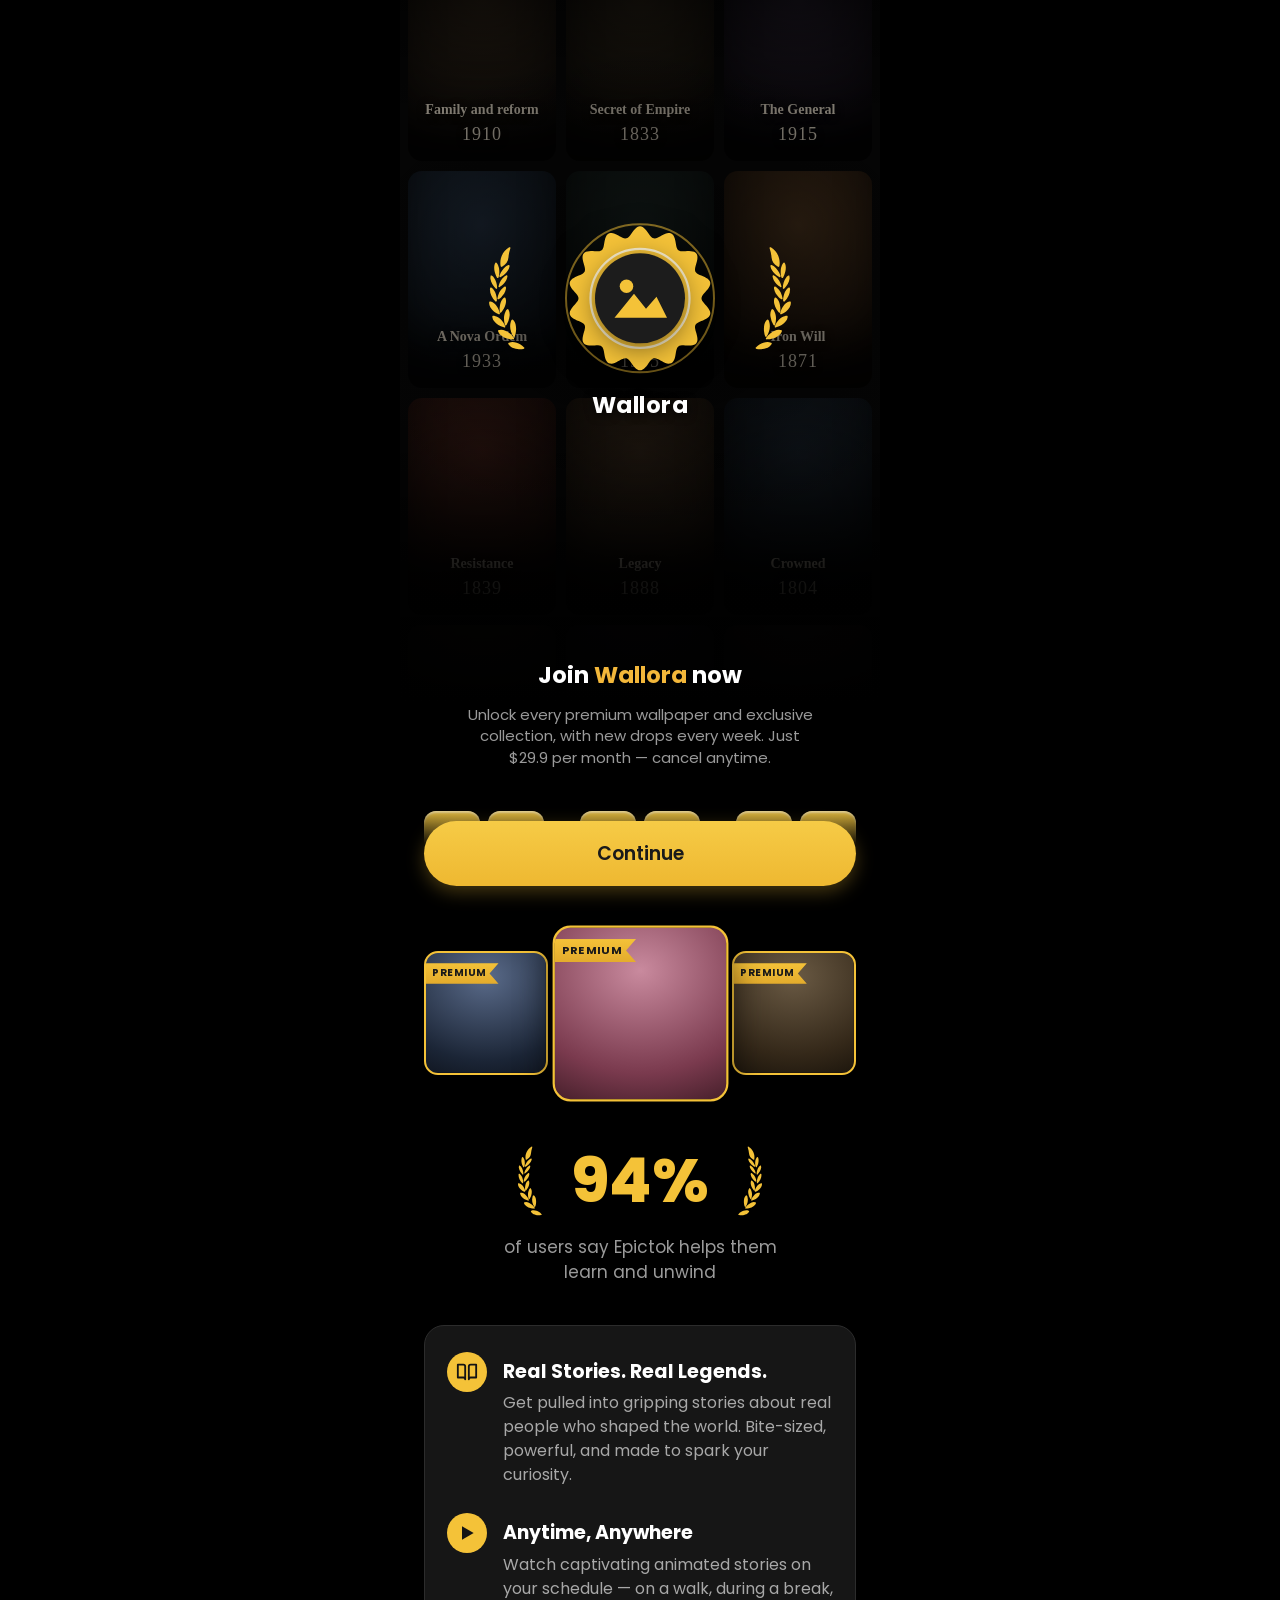
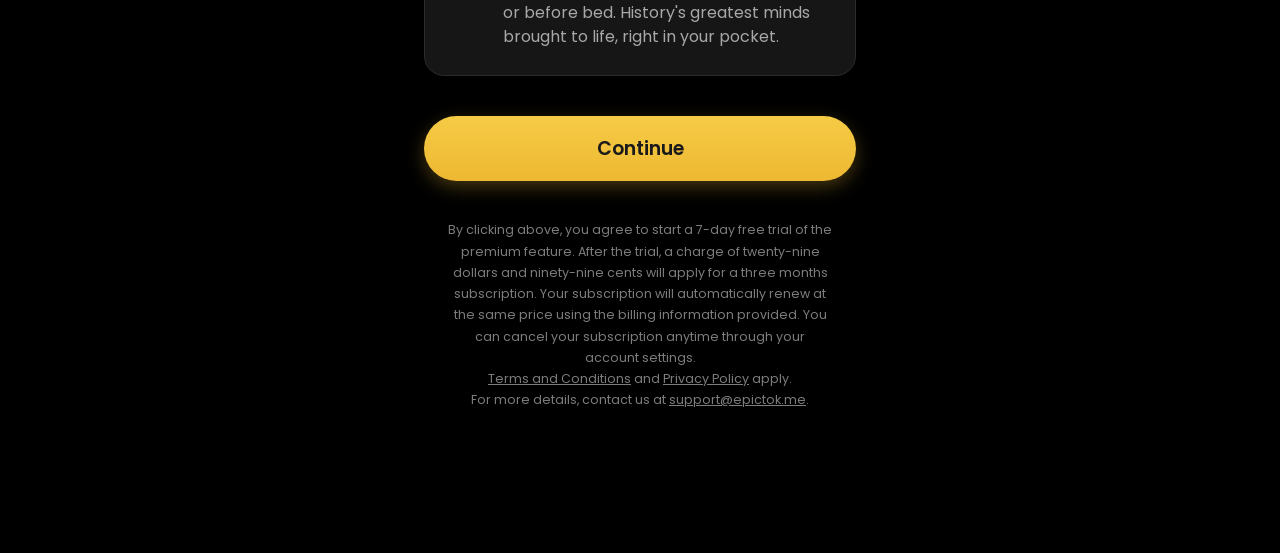
==== epictok.html @ 342cdb9e "Add attention-grabbing badge animations (glow, pulse, spin, ping)" ====
<!DOCTYPE html>
<html lang="en">
<head>
<meta charset="UTF-8">
<meta name="viewport" content="width=device-width, initial-scale=1.0, viewport-fit=cover">
<title>Epictok — Upgrade your subscription</title>
<link rel="preconnect" href="https://fonts.googleapis.com">
<link rel="preconnect" href="https://fonts.gstatic.com" crossorigin>
<link href="https://fonts.googleapis.com/css2?family=Poppins:wght@400;500;600;700;800&display=swap" rel="stylesheet">
<style>
  :root{
    --bg:#000;
    --gold:#f4c238;
    --gold-bright:#f6cb3e;
    --gold-deep:#e0a92a;
    --heading-gold:#f3b73a;
    --text:#ffffff;
    --muted:#9a9a9a;
    --muted-dim:#7d7d7d;
    --card:#161616;
    --card-border:#2c2c2c;
    --maxw:480px;
  }

  *{box-sizing:border-box;-webkit-tap-highlight-color:transparent;}
  html,body{margin:0;padding:0;background:#000;}
  body{
    font-family:'Poppins',-apple-system,BlinkMacSystemFont,'Segoe UI',Roboto,sans-serif;
    color:var(--text);
    background:#000;
    line-height:1.45;
    -webkit-font-smoothing:antialiased;
  }

  .page{
    max-width:var(--maxw);
    margin:0 auto;
    position:relative;
    background:#000;
    min-height:100vh;
    overflow:hidden;
    padding-bottom:120px; /* room for sticky button */
  }

  /* ---------- HERO + scrolling poster grid ---------- */
  .hero{
    position:relative;
    height:78vh;
    min-height:560px;
    overflow:hidden;
    background:#050505;
  }
  .grid{
    position:absolute;
    inset:-8% 0 -8% 0;
    display:grid;
    grid-template-columns:repeat(3,1fr);
    gap:10px;
    padding:0 8px;
    filter:brightness(.62) saturate(.9);
  }
  .col{display:flex;flex-direction:column;gap:10px;}
  .col.a{animation:scrollUp 38s linear infinite;}
  .col.b{animation:scrollDown 32s linear infinite;}
  .col.c{animation:scrollUp 30s linear infinite;}
  @keyframes scrollUp{from{transform:translateY(0)}to{transform:translateY(-50%)}}
  @keyframes scrollDown{from{transform:translateY(-50%)}to{transform:translateY(0)}}

  .poster{
    position:relative;
    width:100%;
    aspect-ratio:3/4.4;
    border-radius:14px;
    overflow:hidden;
    background-size:cover;
    background-position:center;
    box-shadow:inset 0 -60px 50px -20px rgba(0,0,0,.85);
    flex:0 0 auto;
  }
  .poster .title{
    position:absolute;
    left:0;right:0;bottom:14px;
    text-align:center;
    font-family:Georgia,'Times New Roman',serif;
    color:#e7ddc9;
    text-shadow:0 2px 8px rgba(0,0,0,.9);
    padding:0 8px;
  }
  .poster .title .t{font-size:14px;font-weight:600;line-height:1.15;}
  .poster .title .y{font-size:18px;letter-spacing:1px;margin-top:3px;opacity:.92;}

  /* dark overlay so badge reads + fade into body */
  .hero::after{
    content:"";
    position:absolute;inset:0;
    background:
      radial-gradient(120% 60% at 50% 42%, rgba(0,0,0,.55) 0%, rgba(0,0,0,.25) 35%, rgba(0,0,0,0) 60%),
      linear-gradient(to bottom, rgba(0,0,0,.55) 0%, rgba(0,0,0,0) 18%, rgba(0,0,0,0) 55%, rgba(0,0,0,.85) 82%, #000 100%);
    pointer-events:none;
  }

  /* ---------- Badge ---------- */
  .badge-wrap{
    position:absolute;
    top:46%;
    left:50%;
    transform:translate(-50%,-50%);
    z-index:3;
    text-align:center;
    width:100%;
  }
  .badge-row{
    display:flex;
    align-items:center;
    justify-content:center;
    gap:6px;
  }
  .laurel{width:104px;height:124px;flex:0 0 auto;color:var(--gold);transform:scaleX(-1);}
  .laurel.right{transform:scaleX(1);}
  .seal{position:relative;width:150px;height:150px;flex:0 0 auto;}
  .seal svg{width:100%;height:100%;display:block;filter:drop-shadow(0 6px 14px rgba(0,0,0,.5));}

  /* attention-grabbing badge effects */
  .seal{animation:sealBreathe 2.6s ease-in-out infinite, sealGlow 2.6s ease-in-out infinite;}
  .seal-star{transform-origin:50% 50%;animation:sealSpin 18s linear infinite;}
  .seal::after{
    content:"";
    position:absolute;
    inset:0;
    border-radius:50%;
    border:2px solid rgba(244,194,56,.55);
    z-index:-1;
    animation:sealPing 2.6s ease-out infinite;
  }
  @keyframes sealBreathe{0%,100%{transform:scale(1);}50%{transform:scale(1.05);}}
  @keyframes sealGlow{
    0%,100%{filter:drop-shadow(0 0 5px rgba(244,194,56,.35));}
    50%{filter:drop-shadow(0 0 22px rgba(244,194,56,.85));}
  }
  @keyframes sealSpin{from{transform:rotate(0);}to{transform:rotate(360deg);}}
  @keyframes sealPing{0%{transform:scale(.92);opacity:.7;}70%,100%{transform:scale(1.6);opacity:0;}}
  @media (prefers-reduced-motion:reduce){
    .seal,.seal-star,.seal::after{animation:none;}
  }
  .seal .seal-text{
    position:absolute;inset:0;
    display:flex;flex-direction:column;align-items:center;justify-content:center;
    color:#141414;
  }
  .seal .free{font-weight:800;font-size:34px;letter-spacing:.5px;line-height:1;}
  .seal .trial{font-weight:700;font-size:15px;margin-top:4px;}
  .seal-logo{width:74px;height:74px;filter:drop-shadow(0 2px 4px rgba(0,0,0,.25));}
  .app-name{
    margin-top:16px;
    color:#fff;
    font-weight:700;
    font-size:23px;
    letter-spacing:.5px;
    text-shadow:0 2px 10px rgba(0,0,0,.85);
  }

  /* ---------- Body content ---------- */
  .content{
    position:relative;
    z-index:4;
    margin-top:-40px;
    padding:0 24px;
    text-align:center;
  }
  h1.head{
    margin:0;
    font-weight:700;
    font-size:23px;
    line-height:1.2;
    color:#fff;
    white-space:nowrap;
  }
  h1.head .brand{color:var(--heading-gold);}
  .sub{
    color:var(--muted);
    font-size:15px;
    font-weight:400;
    margin:14px auto 0;
    max-width:360px;
  }

  /* ---------- Countdown ---------- */
  .timer{
    display:flex;
    align-items:center;
    justify-content:center;
    gap:8px;
    margin:42px 0 8px;
  }
  .digit{
    position:relative;
    width:62px;height:78px;
    border-radius:12px;
    background:linear-gradient(#f6cb46,#eab932);
    box-shadow:0 6px 0 rgba(0,0,0,.35), inset 0 2px 2px rgba(255,255,255,.5);
    display:flex;align-items:center;justify-content:center;
    font-weight:700;font-size:42px;color:#1a1a1a;
  }
  .digit::after{
    content:"";
    position:absolute;left:6px;right:6px;top:50%;
    height:2px;
    background:rgba(0,0,0,.18);
    transform:translateY(-1px);
  }
  .digit.gap{margin-right:4px;}
  .colon{font-size:40px;font-weight:700;color:var(--gold);padding:0 2px;}

  /* ---------- Premium cards ---------- */
  .cards{
    display:flex;
    align-items:center;
    justify-content:center;
    gap:14px;
    margin:46px 0 0;
  }
  .pcard{
    position:relative;
    width:30%;
    aspect-ratio:1/1;
    border-radius:14px;
    overflow:hidden;
    border:2px solid var(--gold);
    background-size:cover;background-position:center;
    box-shadow:0 8px 22px rgba(0,0,0,.5);
  }
  .pcard.center{
    width:38%;
    transform:scale(1.12);
    z-index:2;
    border-radius:16px;
    box-shadow:0 12px 30px rgba(0,0,0,.6);
  }
  .ribbon{
    position:absolute;top:10px;left:-2px;
    background:linear-gradient(#f4c238,#e3ab2c);
    color:#1a1a1a;
    font-size:10px;font-weight:700;letter-spacing:.5px;
    padding:3px 12px 3px 8px;
    clip-path:polygon(0 0,100% 0,88% 50%,100% 100%,0 100%);
    box-shadow:0 2px 4px rgba(0,0,0,.4);
  }

  /* ---------- 94% social proof ---------- */
  .stat{
    display:flex;
    align-items:center;
    justify-content:center;
    gap:6px;
    margin:44px 0 0;
  }
  .stat .laurel{width:70px;height:92px;}
  .stat .big{
    color:var(--gold);
    font-weight:800;
    font-size:62px;
    line-height:1;
  }
  .stat-cap{
    color:var(--muted);
    font-size:17px;
    margin:8px auto 0;
    max-width:320px;
  }

  /* ---------- Feature box ---------- */
  .features{
    text-align:left;
    background:var(--card);
    border:1px solid var(--card-border);
    border-radius:20px;
    padding:26px 22px;
    margin:40px 0 0;
  }
  .feat{display:flex;gap:16px;}
  .feat + .feat{margin-top:26px;}
  .feat .ico{
    flex:0 0 auto;
    width:40px;height:40px;border-radius:50%;
    background:var(--gold);
    display:flex;align-items:center;justify-content:center;
    color:#141414;
  }
  .feat h3{margin:6px 0 6px;font-size:19px;font-weight:700;color:#fff;}
  .feat p{margin:0;color:#a8a8a8;font-size:16px;line-height:1.5;}

  /* ---------- Continue (inline + sticky) ---------- */
  .btn-continue{
    display:block;
    width:100%;
    border:none;
    cursor:pointer;
    font-family:inherit;
    background:linear-gradient(#f6cb46,#eeb831);
    color:#1a1a1a;
    font-weight:600;
    font-size:19px;
    padding:18px;
    border-radius:40px;
    box-shadow:0 6px 18px rgba(244,194,56,.28);
  }
  .btn-continue:active{transform:translateY(1px);}
  .inline-btn{margin:40px 0 0;}

  .sticky{
    position:fixed;
    left:50%;
    transform:translateX(-50%);
    bottom:0;
    width:100%;
    max-width:var(--maxw);
    padding:14px 24px calc(14px + env(safe-area-inset-bottom));
    background:linear-gradient(to top, #000 60%, rgba(0,0,0,0));
    z-index:20;
  }

  /* ---------- Legal ---------- */
  .legal{
    color:var(--muted-dim);
    font-size:12.5px;
    line-height:1.7;
    text-align:center;
    padding:26px 24px 10px;
  }
  .legal a{color:var(--muted-dim);}
</style>
</head>
<body>
  <div class="page">

    <!-- reusable wheat-ear (麦穗) icon -->
    <svg width="0" height="0" style="position:absolute" aria-hidden="true">
      <symbol id="wheat" viewBox="0 0 1024 1024">
        <path fill="currentColor" d="M480.896 9.6l0.368-0.752 6.032-0.848c1.12 0.672 2.256 1.536 3.376 2.192 61.936 36.928 95.616 107.68 85.056 178.704-2.08 14.48-5.872 16.672-18.368 9.376-34.816-20.384-56.368-49.84-60.064-90.88-2.72-29.856-7.632-58.992-18.128-87.136-1.536-4.176 0.08-7.392 1.728-10.672z m108.672 275.008c1.024 4.384 2.848 11.52 4.672 18.672 0.96 3.984 2.624 7.04 7.008 7.648 4.384 0.624 8.096-0.72 10.4-4.752 3.872-7.536 8.368-14.96 11.168-22.768 11.12-30.368 19.04-61.52 13.424-94.464a80.768 80.768 0 0 0-6.128-20.32c-4.736-10.448-12.032-11.264-19.36-2.208a101.488 101.488 0 0 0-19.984 46.224 260.816 260.816 0 0 0-1.2 71.968z m-87.536-50.24c-7.248-10.704-12.576-22.496-14.784-35.36-1.088-4.768-1.968-9.6 2.464-13.088 4.352-3.328 8.512-1.536 12.608 0.24l0.8 0.32c6.528 2.8 12.752 6.24 18.272 10.592 29.968 23.76 49.872 54.688 63.84 89.952 1.904 4.864 3.408 9.808-1.328 13.968-5.296 4.64-10 1.824-14.72-1.216-27.184-16.944-49.136-39.152-67.152-65.408z m17.488 98.8c-5.648-9.696-8.592-20.4-10.864-30.768-0.08-1.2-0.224-2.4-0.384-3.552-0.56-4.384-1.072-8.464 2.384-11.552 3.968-3.296 8-1.168 11.776 0.8 0.752 0.416 1.488 0.8 2.224 1.136 3.296 1.6 6.608 3.392 9.6 5.648 32.032 23.856 49.6 57.184 60.192 94.768l0.24 0.8c1.152 3.792 2.496 8.224-2.272 11.008-3.824 2.336-6.816 0.288-9.776-1.728l-1.248-0.832c-25.92-16.704-46.064-39.168-61.872-65.728z m152.976-44.8c1.168 6.816 2.128 13.68 3.296 20.512a72.128 72.128 0 0 0-0.096 3.2c-0.032 2.032-0.064 4.112-0.416 6.336-5.76 38.048-25.216 68.768-51.584 95.744a49.76 49.76 0 0 0-1.04 1.056c-2.4 2.48-5.04 5.216-9.376 3.488-4.672-1.808-4.48-5.824-4.32-9.536 0.032-0.608 0.064-1.216 0.064-1.792 0.944-35.712 10.88-68.8 31.12-98.4 5.264-7.744 12-13.84 19.68-19.04 3.904-2.8 7.808-5.616 12.672-1.584z m-149.536 132.208c4.544 32.48 24.128 56.656 45.2 79.808 6.56 7.312 14.56 13.168 22.336 19.072 3.904 2.944 8.064 3.392 12.224 0.96 3.792-2.192 3.872-6.112 3.328-9.952-7.68-41.696-23.184-79.216-57.872-106a37.808 37.808 0 0 0-7.648-4.88 51.76 51.76 0 0 1-2.368-1.248c-3.872-2.128-7.872-4.32-12.48-0.784-4.688 3.664-4.32 8.464-3.952 13.44l0.112 1.504c0.16 2.656 0.768 5.44 1.12 8.08z m157.168-0.32c-1.792-5.52-0.48-12.288-7.024-15.056-6.08-2.624-10.096 1.072-13.856 4.512-0.688 0.64-1.376 1.28-2.064 1.84-14.432 12.528-23.904 28.272-30.64 46.08-9.072 24.544-15.392 49.696-14.96 76.176 0.016 4.528 1.328 8.048 5.488 9.92a8.24 8.24 0 0 0 10.16-2.048c31.664-34.496 53.296-73.136 52.896-121.44z m-121.504 104c15.104 20.096 20.272 43.84 24.064 68 2.976 16.848 2.672 33.76 0.336 50.752-0.432 4.176-0.32 9.312-5.872 10.72-4.16 1.088-6.368-1.552-8.544-4.16a44.896 44.896 0 0 0-1.264-1.456c-20.496-22-32.8-48.448-41.328-77.072-5.824-19.744-6.336-39.424 0.16-58.864 3.312-10.128 7.072-11.072 15.488-5.072 6.592 4.64 12.16 10.64 16.96 17.152z m129.056 28.768c-0.912-9.536-3.616-11.216-13.52-8.8-23.408 5.568-41.264 18.592-55.84 37.504-17.456 23.04-30.816 47.76-35.616 76.416-1.92 11.184 1.584 14.176 11.856 10.064 35.36-13.84 62.112-37.984 81.888-69.584 9.04-14.432 12.704-32.24 11.232-45.6zM515.392 771.616a180.32 180.32 0 0 1-27.264-74.72c-5.104-26.24-3.296-49.952 8.576-72 4.88-9.12 9.088-9.712 16.288-2.288 5.232 5.232 9.76 11.168 13.152 17.888 20.4 41.76 18.864 84.976 7.136 128.608-1.216 4.48-1.92 9.728-8.208 10.208-4.816 0.32-6.736-2.864-8.64-6.016a48.976 48.976 0 0 0-1.04-1.68z m56.784-51.52c17.376-17.888 36.752-31.728 62.08-35.312l1.792-0.272c1.808-0.288 3.616-0.592 5.472-0.544 13.952-1.344 16.64 1.76 14.128 16.112-2.432 13.296-7.28 25.504-15.664 35.952-25.152 31.12-57.072 52.08-96.352 61.328-0.864 0.192-1.728 0.48-2.608 0.752-3.584 1.12-7.28 2.304-10.592-1.36-3.264-3.616-1.76-7.136-0.272-10.592 0.4-0.896 0.784-1.792 1.088-2.688 8.432-24.64 23.04-44.8 40.928-63.376zM435.136 886.4c-5.92-12.96-8.688-26.96-10.368-41.952-2.048-11.632-2.56-24.112-2.096-36.928 0.608-29.296 5.728-57.184 25.408-80.528 9.12-10.96 14.56-10.288 20.976 1.968 2.24 4.224 4.464 8.432 5.712 12.976 15.2 52.992 1.408 100.816-25.632 146.4-4.288 7.392-10.4 6.192-14-1.936z m145.04-18.688c-26.992 28.288-62.368 39.04-98.752 47.056-5.968 1.12-12 1.152-18.064 1.184-3.056 0.016-6.128 0.048-9.2 0.192-4.256 0.4-9.136 0.672-11.472-4.336-1.888-4.336 0.144-7.584 2.272-10.96l0.736-1.2c20.56-31.696 49.264-53.648 82.72-69.472a92.56 92.56 0 0 1 60.24-7.28c12.256 2.592 13.936 5.856 9.04 17.648a90.464 90.464 0 0 1-17.52 27.168z m-105.344 119.84c-20.048 14.976-43.616 19.328-65.952 23.728-19.936 2.592-38.784 2.592-57.568-1.344-3.824-0.896-8.32-0.88-10.016-5.584-1.76-4.736 1.184-7.648 4.016-10.448l0.96-0.96c19.808-20.896 43.936-34.576 70.672-44.112 25.184-8.912 50.432-11.648 75.936-0.64 8.064 3.392 8.912 8 4.56 14.992a92.16 92.16 0 0 1-22.608 24.384z"/>
      </symbol>
    </svg>

    <!-- ===== HERO ===== -->
    <section class="hero">
      <div class="grid">
        <div class="col a" id="col-a"></div>
        <div class="col b" id="col-b"></div>
        <div class="col c" id="col-c"></div>
      </div>

      <div class="badge-wrap">
        <div class="badge-row">
          <!-- left wheat -->
          <svg class="laurel" viewBox="0 0 1024 1024" aria-hidden="true"><use href="#wheat"/></svg>

          <!-- seal -->
          <div class="seal">
            <svg class="seal-star" viewBox="0 0 100 100" aria-hidden="true">
              <path id="seal-path" fill="#f4c238" d=""/>
              <circle cx="50" cy="50" r="33" fill="none" stroke="#fff" stroke-width="1.5" opacity=".75"/>
            </svg>
            <div class="seal-text">
              <svg class="seal-logo" viewBox="0 0 100 100" aria-hidden="true">
                <circle cx="50" cy="50" r="30" fill="#1c1c1c"/>
                <circle cx="41" cy="42" r="4.5" fill="#f4c238"/>
                <path d="M33 63 L46 47 L54 57 L61 49 L68 63 Z" fill="#f4c238"/>
              </svg>
            </div>
          </div>

          <!-- right wheat -->
          <svg class="laurel right" viewBox="0 0 1024 1024" aria-hidden="true"><use href="#wheat"/></svg>
        </div>
        <div class="app-name">Wallora</div>
      </div>
    </section>

    <!-- ===== CONTENT ===== -->
    <main class="content">
      <h1 class="head">Join <span class="brand">Wallora</span> now</h1>
      <p class="sub">Unlock every premium wallpaper and exclusive collection, with new drops every week. Just $29.9 per month — cancel anytime.</p>

      <!-- countdown -->
      <div class="timer" id="timer">
        <div class="digit" data-h1>0</div>
        <div class="digit gap" data-h2>0</div>
        <div class="colon">:</div>
        <div class="digit" data-m1>0</div>
        <div class="digit gap" data-m2>5</div>
        <div class="colon">:</div>
        <div class="digit" data-s1>0</div>
        <div class="digit" data-s2>0</div>
      </div>

      <!-- premium cards -->
      <div class="cards">
        <div class="pcard" id="pc1"><span class="ribbon">PREMIUM</span></div>
        <div class="pcard center" id="pc2"><span class="ribbon">PREMIUM</span></div>
        <div class="pcard" id="pc3"><span class="ribbon">PREMIUM</span></div>
      </div>

      <!-- 94% -->
      <div class="stat">
        <svg class="laurel" viewBox="0 0 1024 1024" aria-hidden="true"><use href="#wheat"/></svg>
        <div class="big">94%</div>
        <svg class="laurel right" viewBox="0 0 1024 1024" aria-hidden="true"><use href="#wheat"/></svg>
      </div>
      <p class="stat-cap">of users say Epictok helps them learn and unwind</p>

      <!-- features -->
      <div class="features">
        <div class="feat">
          <div class="ico">
            <svg width="22" height="22" viewBox="0 0 24 24" fill="none" stroke="currentColor" stroke-width="2" stroke-linecap="round" stroke-linejoin="round">
              <path d="M2 4h6a2 2 0 0 1 2 2v14a2 2 0 0 0-2-2H2z"/>
              <path d="M22 4h-6a2 2 0 0 0-2 2v14a2 2 0 0 1 2-2h6z"/>
            </svg>
          </div>
          <div>
            <h3>Real Stories. Real Legends.</h3>
            <p>Get pulled into gripping stories about real people who shaped the world. Bite-sized, powerful, and made to spark your curiosity.</p>
          </div>
        </div>
        <div class="feat">
          <div class="ico">
            <svg width="20" height="20" viewBox="0 0 24 24" fill="currentColor">
              <path d="M6 4l14 8-14 8z"/>
            </svg>
          </div>
          <div>
            <h3>Anytime, Anywhere</h3>
            <p>Watch captivating animated stories on your schedule — on a walk, during a break, or before bed. History's greatest minds brought to life, right in your pocket.</p>
          </div>
        </div>
      </div>

      <button class="btn-continue inline-btn">Continue</button>

      <p class="legal">
        By clicking above, you agree to start a 7-day free trial of the premium feature.
        After the trial, a charge of twenty-nine dollars and ninety-nine cents will apply for a
        three months subscription. Your subscription will automatically renew at the same price
        using the billing information provided. You can cancel your subscription anytime through
        your account settings.<br>
        <a href="#">Terms and Conditions</a> and <a href="#">Privacy Policy</a> apply.<br>
        For more details, contact us at <a href="mailto:support@epictok.me">support@epictok.me</a>.
      </p>
    </main>

    <!-- sticky continue -->
    <div class="sticky">
      <button class="btn-continue">Continue</button>
    </div>
  </div>

<script>
  /* ---- generate the scalloped seal badge shape ---- */
  (function(){
    const cx=50, cy=50, N=14, rOut=48, rIn=41, total=N*24;
    let d="";
    for(let i=0;i<=total;i++){
      const theta = (i/total)*Math.PI*2;        // 0..2π
      const a = theta - Math.PI/2;              // start at top
      const r = rIn + (rOut-rIn)*(0.5+0.5*Math.cos(N*theta)); // scalloped bumps
      const x = cx + r*Math.cos(a);
      const y = cy + r*Math.sin(a);
      d += (i===0?"M":"L") + x.toFixed(2) + " " + y.toFixed(2) + " ";
    }
    d += "Z";
    document.getElementById('seal-path').setAttribute('d', d);
  })();

  /* ---- generate cinematic poster tiles for the scrolling grid ---- */
  const palettes = [
    ['#3a2c1c','#0c0907'], ['#243447','#070a0d'], ['#4a2118','#0e0604'],
    ['#33291a','#0a0805'], ['#1f2d2a','#060908'], ['#46321f','#0d0905'],
    ['#2b2233','#08060a'], ['#52371d','#0f0804'], ['#1c2733','#06080a'],
    ['#3d2a2a','#0b0606']
  ];
  const titles = [
    ['Family and reform','1910'], ['A Nova Ordem','1933'], ['Resistance','1839'],
    ['Secret of Empire','1833'], ['The Heir','1905'], ['Legacy','1888'],
    ['The General','1915'], ['Iron Will','1871'], ['Crowned','1804'],
    ['The Last Stand','1942'], ['Shadows','1929'], ['Diplomacy','1856']
  ];
  function makePoster(i){
    const p = palettes[i % palettes.length];
    const t = titles[i % titles.length];
    const el = document.createElement('div');
    el.className = 'poster';
    el.style.backgroundImage =
      `radial-gradient(120% 90% at 50% 25%, ${p[0]} 0%, ${p[1]} 80%)`;
    el.innerHTML = `<div class="title"><div class="t">${t[0]}</div><div class="y">${t[1]}</div></div>`;
    return el;
  }
  function fillColumn(id, offset){
    const col = document.getElementById(id);
    // duplicate set for seamless loop
    for(let r=0;r<2;r++){
      for(let i=0;i<6;i++){ col.appendChild(makePoster(i+offset)); }
    }
  }
  fillColumn('col-a',0);
  fillColumn('col-b',3);
  fillColumn('col-c',6);

  /* ---- premium card backgrounds ---- */
  const cardGrads = {
    pc1:'radial-gradient(120% 100% at 50% 20%, #5a6b8a 0%, #1b2536 70%, #0c1018 100%)',
    pc2:'radial-gradient(120% 100% at 50% 25%, #c98a9e 0%, #7a3a4e 60%, #2b1118 100%)',
    pc3:'radial-gradient(120% 100% at 50% 20%, #6a5a44 0%, #342819 65%, #140f08 100%)'
  };
  Object.entries(cardGrads).forEach(([id,g])=>{ document.getElementById(id).style.backgroundImage=g; });

  /* ---- countdown timer ---- */
  let total = 5*60; // 5 minutes
  const T = document.getElementById('timer');
  const cells = {
    h1:T.querySelector('[data-h1]'), h2:T.querySelector('[data-h2]'),
    m1:T.querySelector('[data-m1]'), m2:T.querySelector('[data-m2]'),
    s1:T.querySelector('[data-s1]'), s2:T.querySelector('[data-s2]')
  };
  function render(){
    const h = Math.floor(total/3600);
    const m = Math.floor((total%3600)/60);
    const s = total%60;
    cells.h1.textContent = Math.floor(h/10);
    cells.h2.textContent = h%10;
    cells.m1.textContent = Math.floor(m/10);
    cells.m2.textContent = m%10;
    cells.s1.textContent = Math.floor(s/10);
    cells.s2.textContent = s%10;
  }
  render();
  setInterval(()=>{ total = total>0 ? total-1 : 5*60; render(); }, 1000);
</script>
</body>
</html>
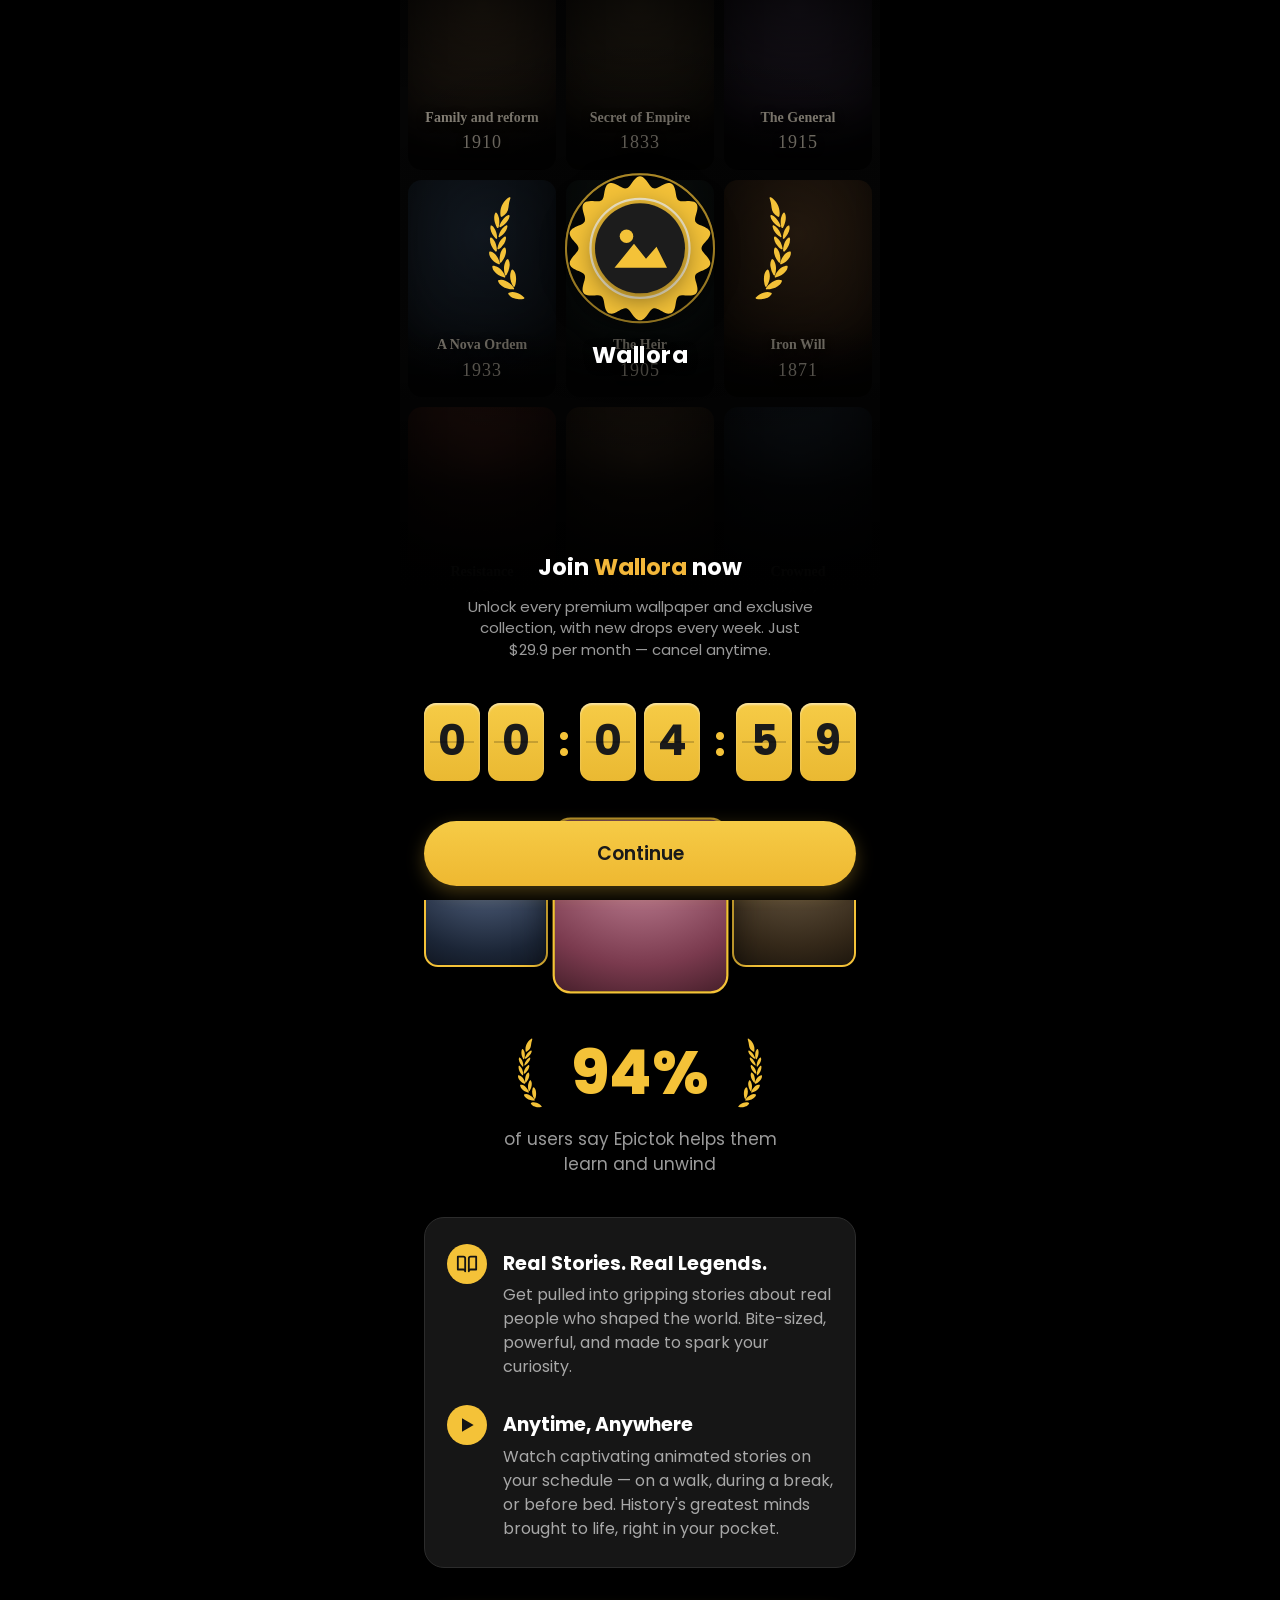
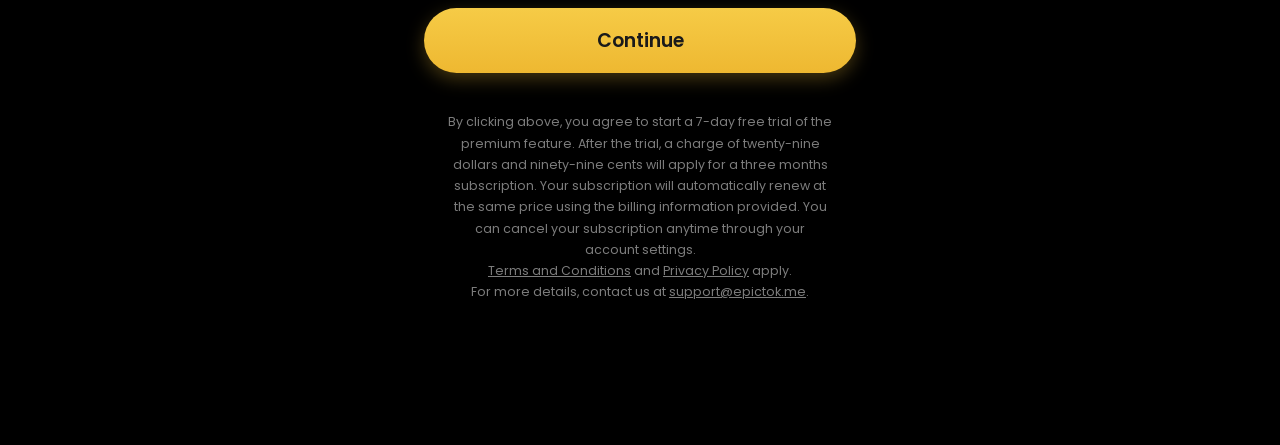
==== commit 913ed29c: "Shorten hero to clear CTA; add sparkles, dual ping, name shimmer, CTA pulse" ====
--- a/epictok.html
+++ b/epictok.html
@@ -45,8 +45,8 @@
   /* ---------- HERO + scrolling poster grid ---------- */
   .hero{
     position:relative;
-    height:78vh;
-    min-height:560px;
+    height:66vh;
+    min-height:480px;
     overflow:hidden;
     background:#050505;
   }
@@ -137,10 +137,49 @@
     0%,100%{filter:drop-shadow(0 0 5px rgba(244,194,56,.35));}
     50%{filter:drop-shadow(0 0 22px rgba(244,194,56,.85));}
   }
+  .seal::before{
+    content:"";
+    position:absolute;
+    inset:0;
+    border-radius:50%;
+    border:2px solid rgba(244,194,56,.45);
+    z-index:-1;
+    animation:sealPing 2.6s ease-out infinite;
+    animation-delay:1.3s;
+  }
   @keyframes sealSpin{from{transform:rotate(0);}to{transform:rotate(360deg);}}
-  @keyframes sealPing{0%{transform:scale(.92);opacity:.7;}70%,100%{transform:scale(1.6);opacity:0;}}
+  @keyframes sealPing{0%{transform:scale(.92);opacity:.7;}70%,100%{transform:scale(1.7);opacity:0;}}
+
+  /* twinkling sparkles around the badge */
+  .spark{
+    position:absolute;
+    width:16px;height:16px;
+    background:#fff;
+    clip-path:polygon(50% 0,59% 41%,100% 50%,59% 59%,50% 100%,41% 59%,0 50%,41% 41%);
+    filter:drop-shadow(0 0 5px rgba(255,236,170,.9));
+    opacity:0;
+    animation:twinkle 1.9s ease-in-out infinite;
+    pointer-events:none;
+  }
+  .spark.s1{top:-8px;left:6px;animation-delay:0s;}
+  .spark.s2{top:18px;right:-10px;width:12px;height:12px;animation-delay:.5s;}
+  .spark.s3{bottom:2px;left:-10px;width:13px;height:13px;animation-delay:.9s;}
+  .spark.s4{bottom:-6px;right:14px;width:10px;height:10px;animation-delay:1.3s;}
+  .spark.s5{top:50%;left:-14px;width:9px;height:9px;animation-delay:1.6s;}
+  @keyframes twinkle{
+    0%,100%{transform:scale(.2) rotate(0deg);opacity:0;}
+    50%{transform:scale(1) rotate(45deg);opacity:1;}
+  }
+
+  /* app name gold shimmer */
+  .app-name{animation:nameGlow 2.6s ease-in-out infinite;}
+  @keyframes nameGlow{
+    0%,100%{text-shadow:0 2px 10px rgba(0,0,0,.85);}
+    50%{text-shadow:0 2px 10px rgba(0,0,0,.85),0 0 16px rgba(244,194,56,.6);}
+  }
+
   @media (prefers-reduced-motion:reduce){
-    .seal,.seal-star,.seal::after{animation:none;}
+    .seal,.seal-star,.seal::after,.seal::before,.spark,.app-name,.btn-continue{animation:none;}
   }
   .seal .seal-text{
     position:absolute;inset:0;
@@ -303,6 +342,11 @@
     padding:18px;
     border-radius:40px;
     box-shadow:0 6px 18px rgba(244,194,56,.28);
+    animation:ctaPulse 2s ease-in-out infinite;
+  }
+  @keyframes ctaPulse{
+    0%,100%{box-shadow:0 6px 18px rgba(244,194,56,.28);}
+    50%{box-shadow:0 6px 28px rgba(244,194,56,.6);}
   }
   .btn-continue:active{transform:translateY(1px);}
   .inline-btn{margin:40px 0 0;}
@@ -366,6 +410,11 @@
                 <path d="M33 63 L46 47 L54 57 L61 49 L68 63 Z" fill="#f4c238"/>
               </svg>
             </div>
+            <span class="spark s1"></span>
+            <span class="spark s2"></span>
+            <span class="spark s3"></span>
+            <span class="spark s4"></span>
+            <span class="spark s5"></span>
           </div>
 
           <!-- right wheat -->
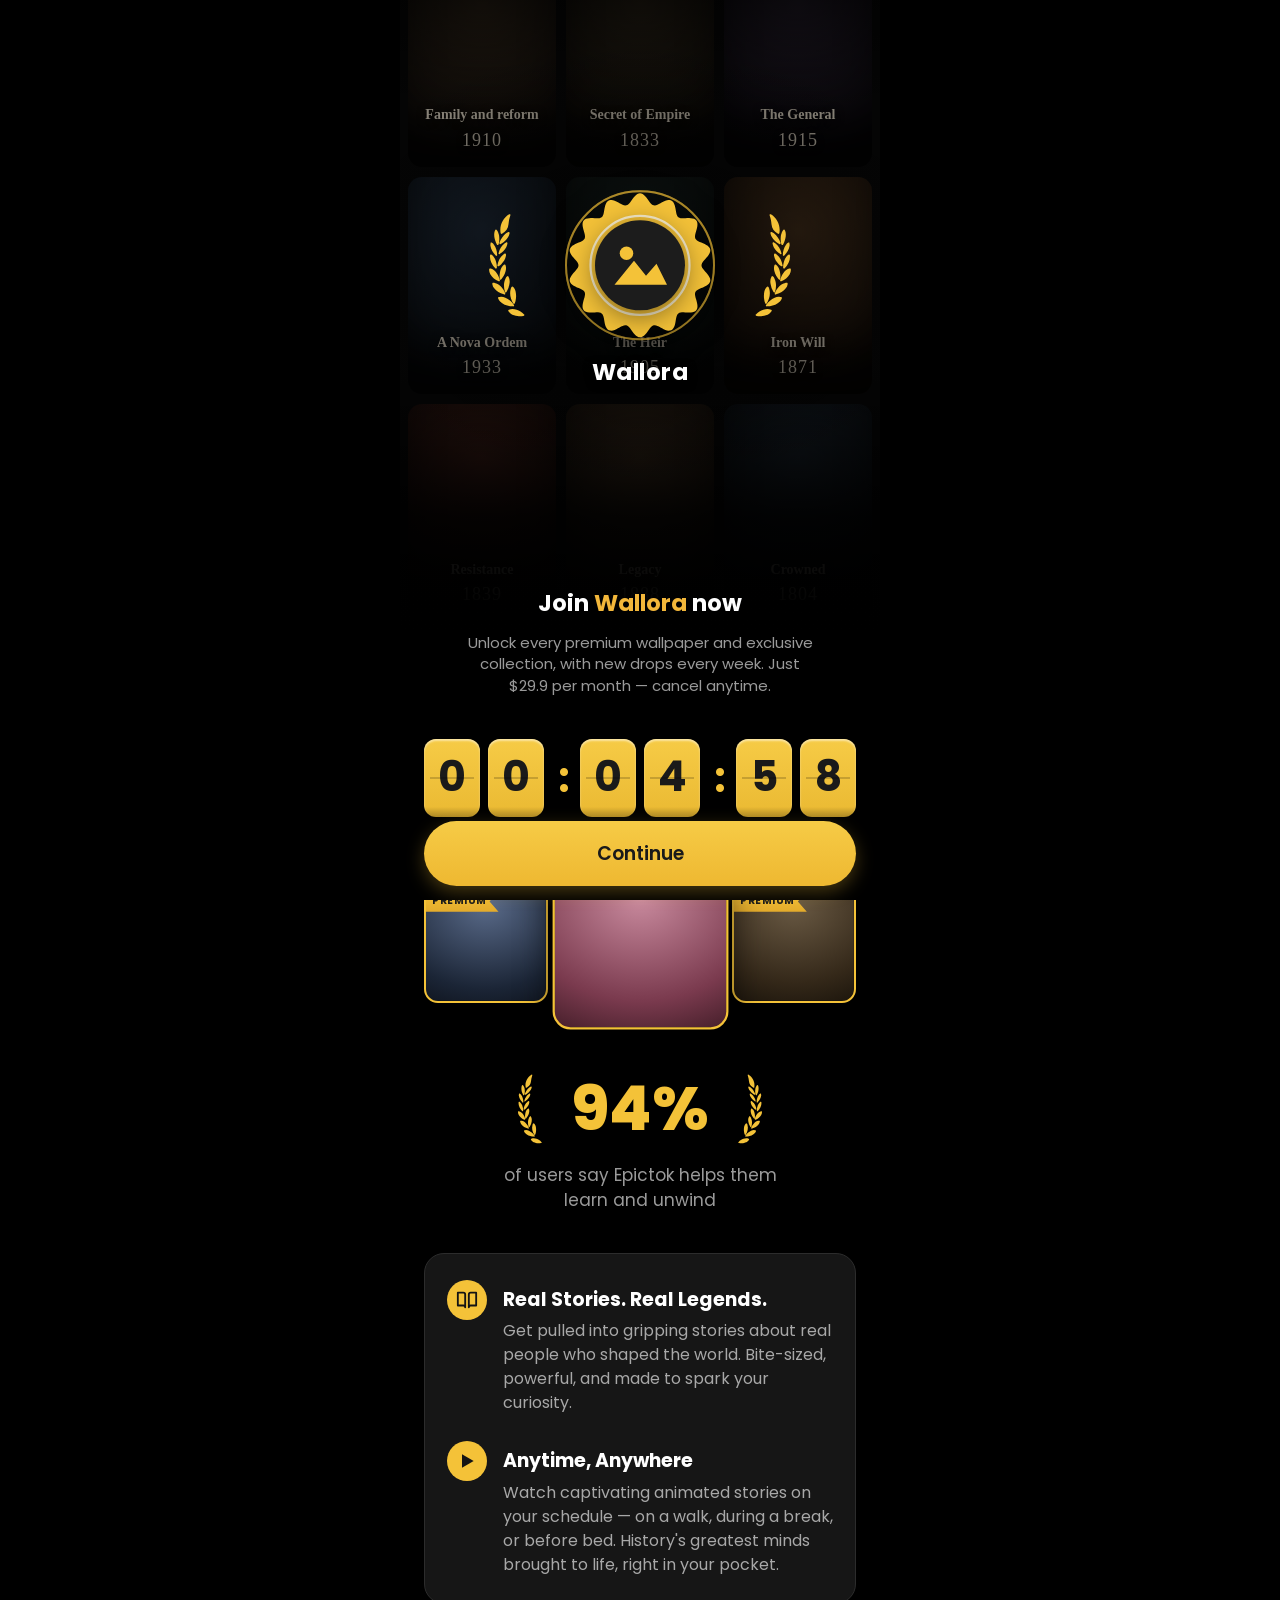
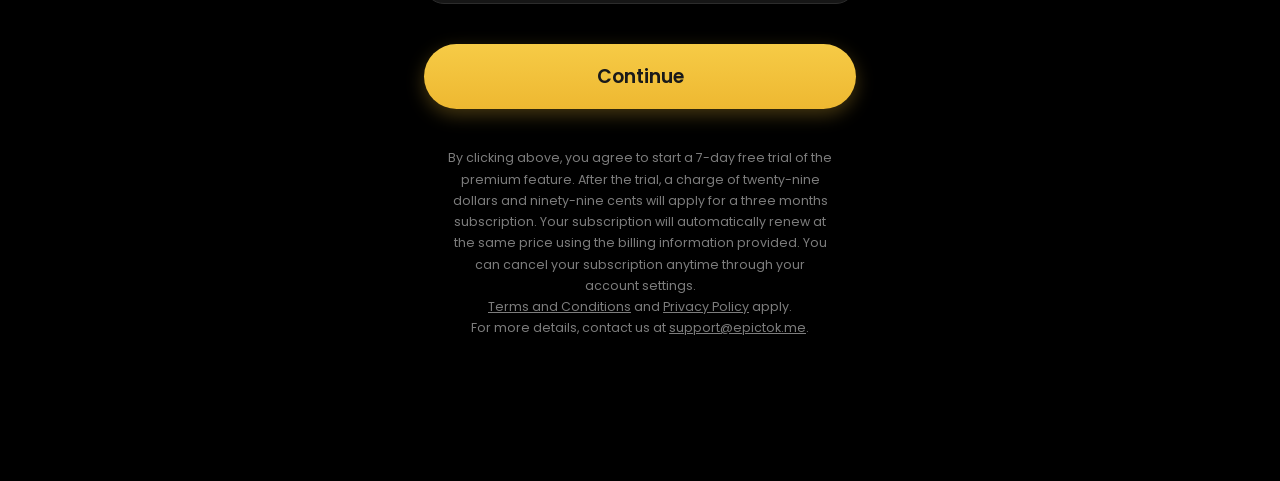
==== commit 2ac9fa18: "Tighten hero so price stays visible just above the CTA" ====
--- a/epictok.html
+++ b/epictok.html
@@ -45,8 +45,8 @@
   /* ---------- HERO + scrolling poster grid ---------- */
   .hero{
     position:relative;
-    height:66vh;
-    min-height:480px;
+    height:70vh;
+    min-height:500px;
     overflow:hidden;
     background:#050505;
   }
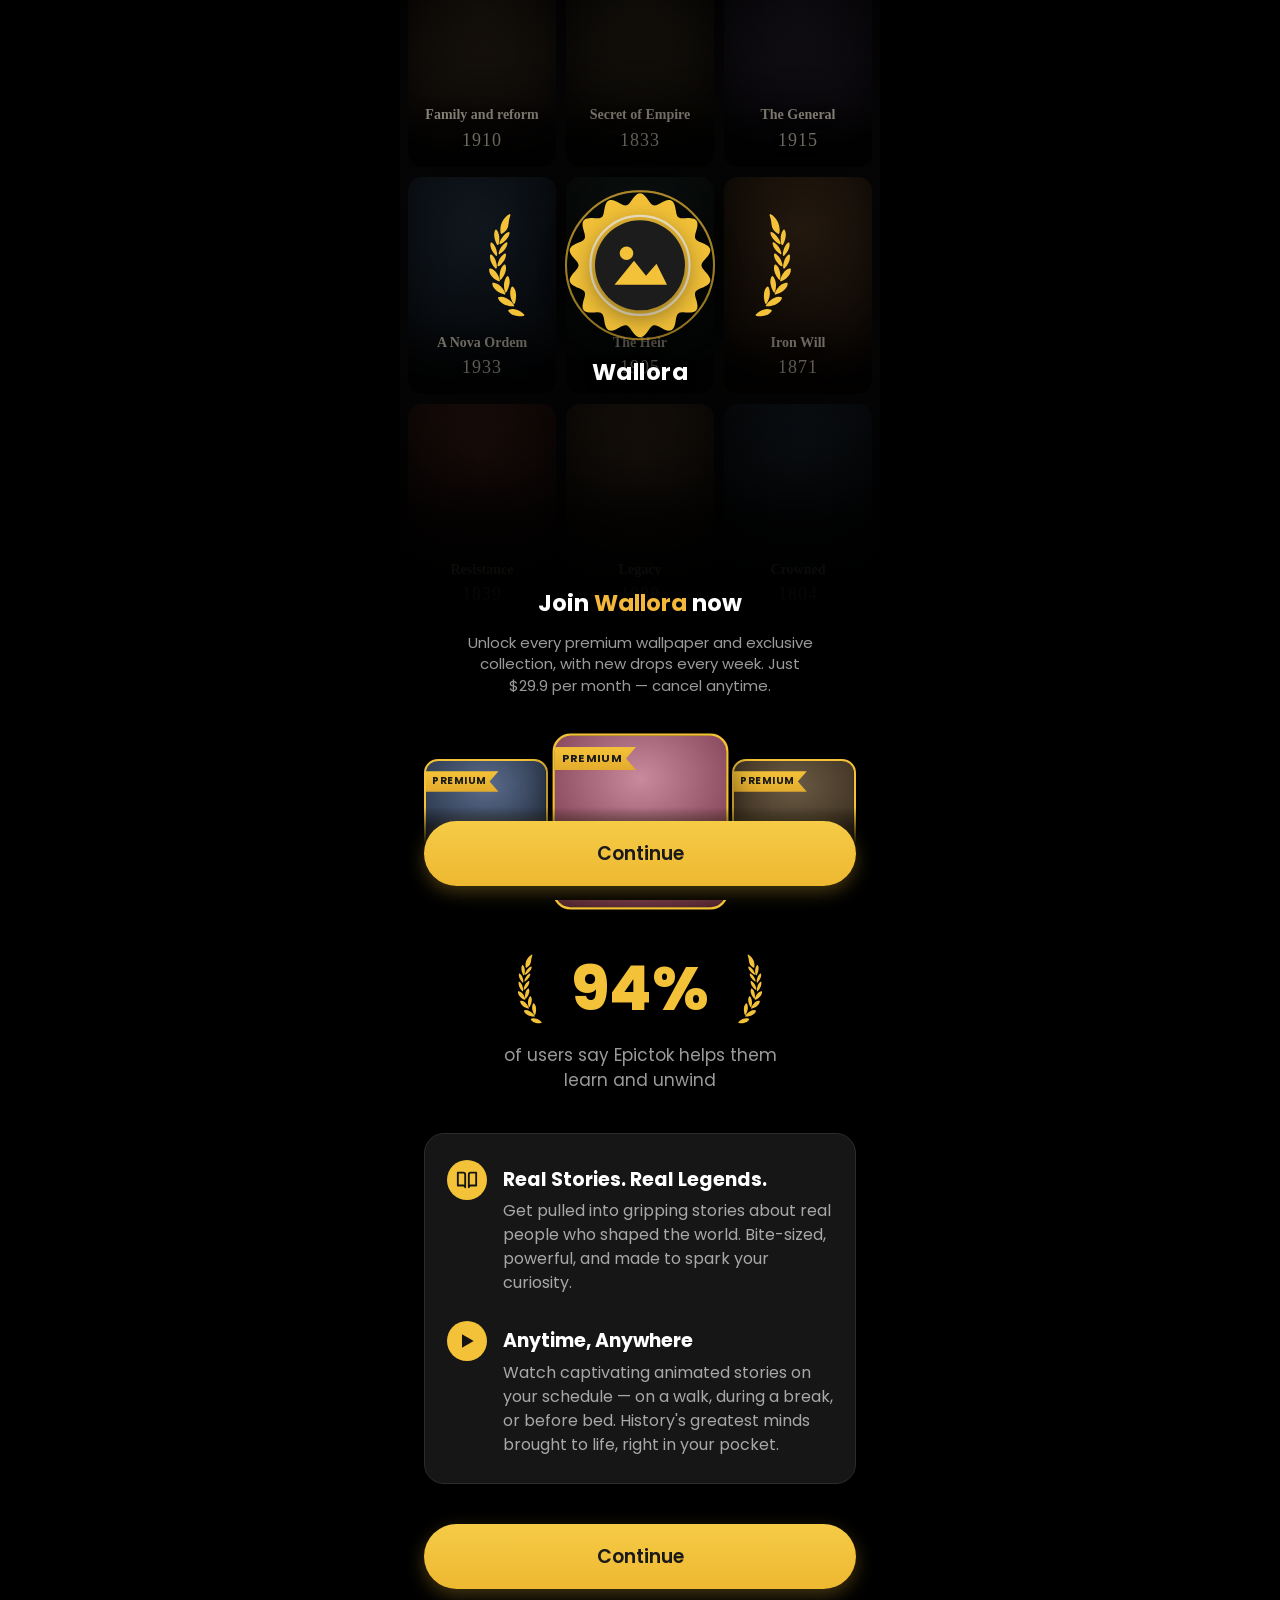
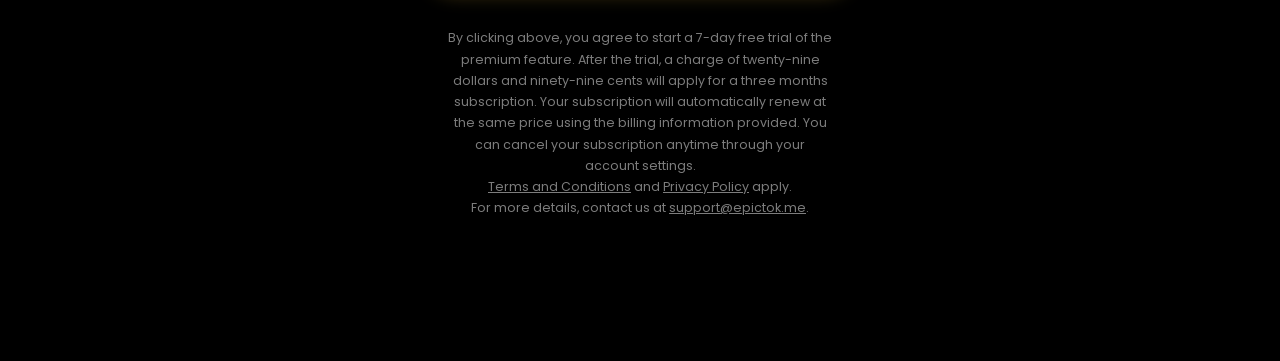
==== commit 8b5c7449: "Remove countdown timer (markup, styles, script)" ====
--- a/epictok.html
+++ b/epictok.html
@@ -223,33 +223,6 @@
     max-width:360px;
   }
 
-  /* ---------- Countdown ---------- */
-  .timer{
-    display:flex;
-    align-items:center;
-    justify-content:center;
-    gap:8px;
-    margin:42px 0 8px;
-  }
-  .digit{
-    position:relative;
-    width:62px;height:78px;
-    border-radius:12px;
-    background:linear-gradient(#f6cb46,#eab932);
-    box-shadow:0 6px 0 rgba(0,0,0,.35), inset 0 2px 2px rgba(255,255,255,.5);
-    display:flex;align-items:center;justify-content:center;
-    font-weight:700;font-size:42px;color:#1a1a1a;
-  }
-  .digit::after{
-    content:"";
-    position:absolute;left:6px;right:6px;top:50%;
-    height:2px;
-    background:rgba(0,0,0,.18);
-    transform:translateY(-1px);
-  }
-  .digit.gap{margin-right:4px;}
-  .colon{font-size:40px;font-weight:700;color:var(--gold);padding:0 2px;}
-
   /* ---------- Premium cards ---------- */
   .cards{
     display:flex;
@@ -428,18 +401,6 @@
     <main class="content">
       <h1 class="head">Join <span class="brand">Wallora</span> now</h1>
       <p class="sub">Unlock every premium wallpaper and exclusive collection, with new drops every week. Just $29.9 per month — cancel anytime.</p>
-
-      <!-- countdown -->
-      <div class="timer" id="timer">
-        <div class="digit" data-h1>0</div>
-        <div class="digit gap" data-h2>0</div>
-        <div class="colon">:</div>
-        <div class="digit" data-m1>0</div>
-        <div class="digit gap" data-m2>5</div>
-        <div class="colon">:</div>
-        <div class="digit" data-s1>0</div>
-        <div class="digit" data-s2>0</div>
-      </div>
 
       <!-- premium cards -->
       <div class="cards">
@@ -560,28 +521,6 @@
     pc3:'radial-gradient(120% 100% at 50% 20%, #6a5a44 0%, #342819 65%, #140f08 100%)'
   };
   Object.entries(cardGrads).forEach(([id,g])=>{ document.getElementById(id).style.backgroundImage=g; });
-
-  /* ---- countdown timer ---- */
-  let total = 5*60; // 5 minutes
-  const T = document.getElementById('timer');
-  const cells = {
-    h1:T.querySelector('[data-h1]'), h2:T.querySelector('[data-h2]'),
-    m1:T.querySelector('[data-m1]'), m2:T.querySelector('[data-m2]'),
-    s1:T.querySelector('[data-s1]'), s2:T.querySelector('[data-s2]')
-  };
-  function render(){
-    const h = Math.floor(total/3600);
-    const m = Math.floor((total%3600)/60);
-    const s = total%60;
-    cells.h1.textContent = Math.floor(h/10);
-    cells.h2.textContent = h%10;
-    cells.m1.textContent = Math.floor(m/10);
-    cells.m2.textContent = m%10;
-    cells.s1.textContent = Math.floor(s/10);
-    cells.s2.textContent = s%10;
-  }
-  render();
-  setInterval(()=>{ total = total>0 ? total-1 : 5*60; render(); }, 1000);
 </script>
 </body>
 </html>
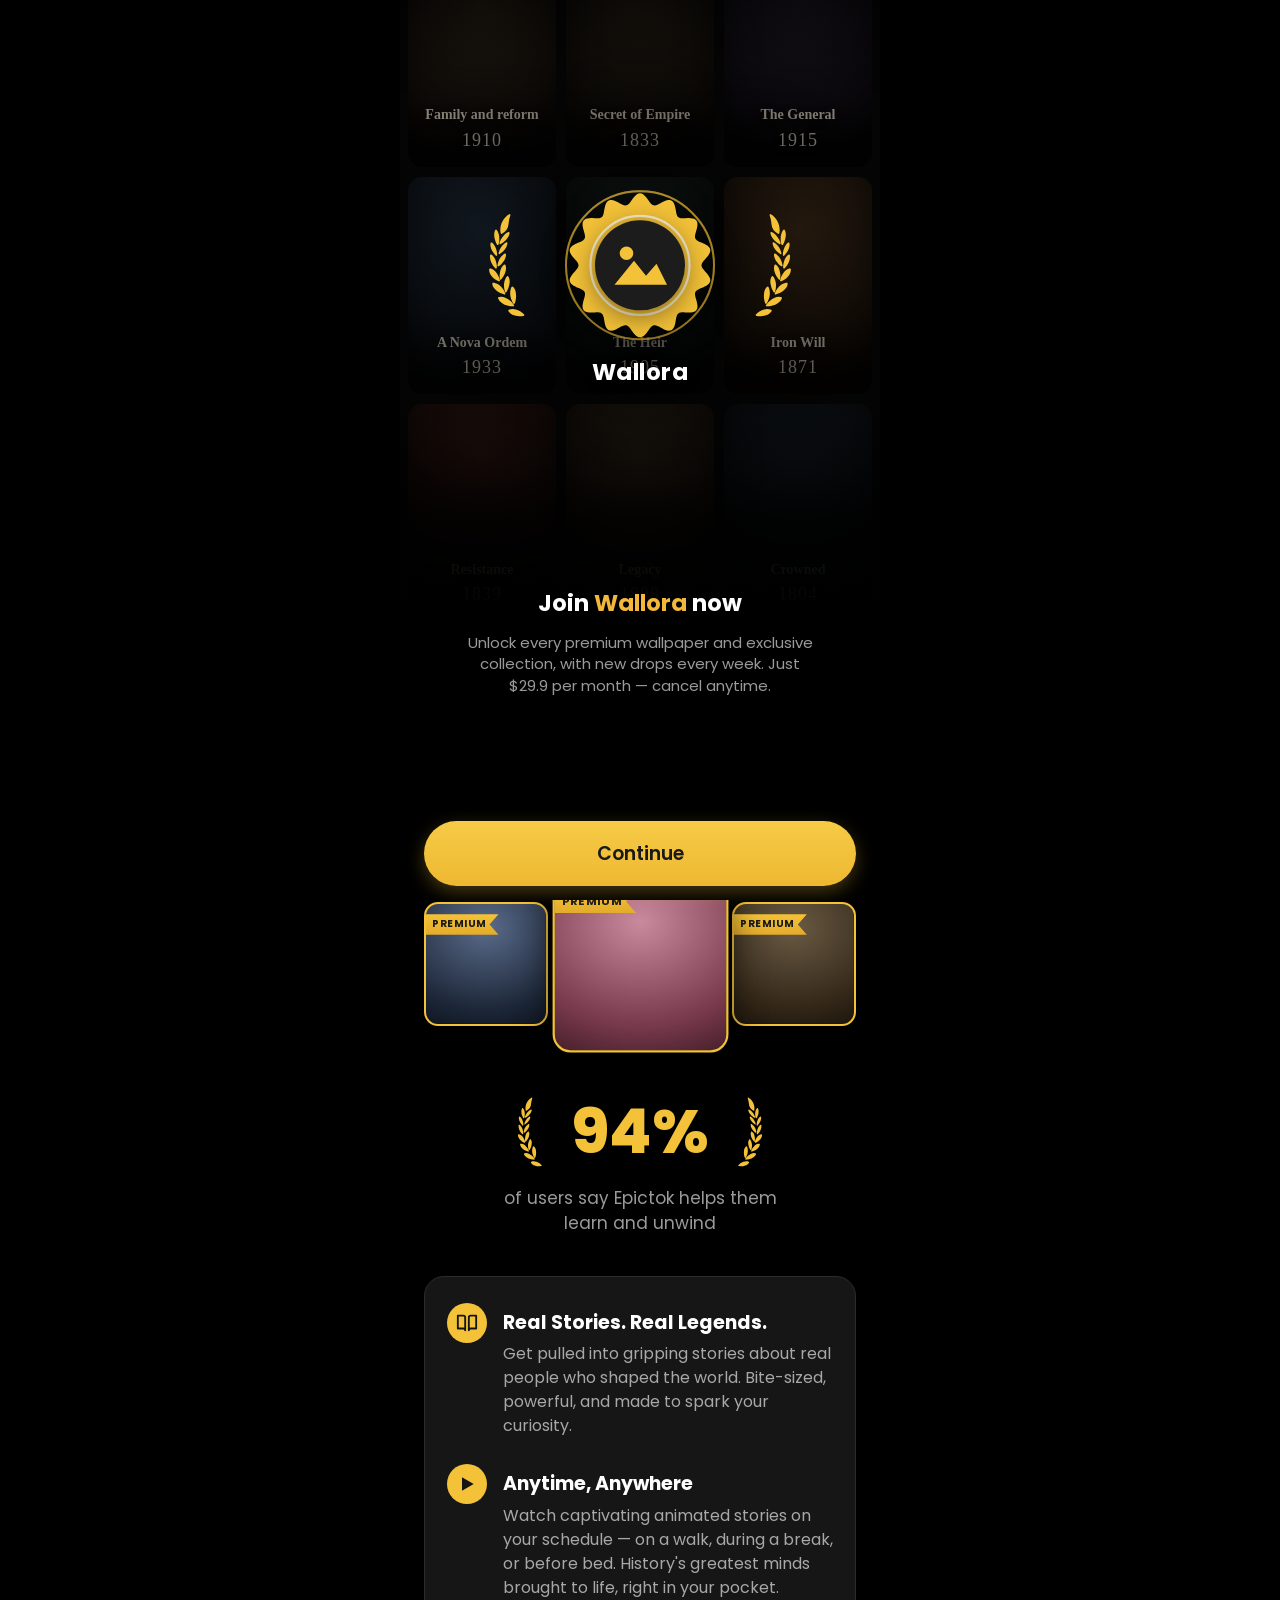
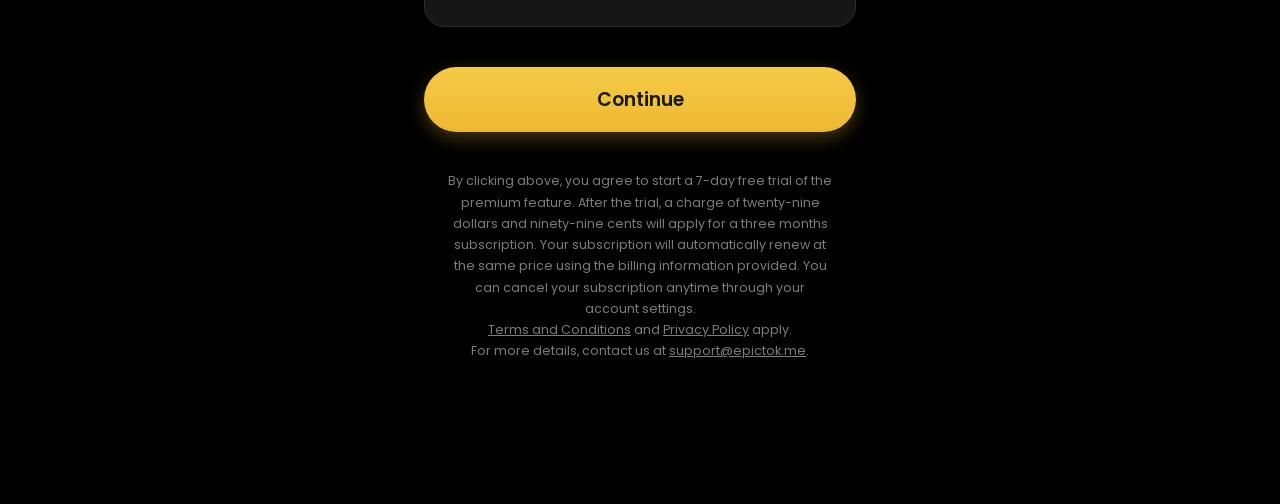
==== commit c659201f: "Push PREMIUM cards below the fold to avoid CTA overlap on first screen" ====
--- a/epictok.html
+++ b/epictok.html
@@ -229,7 +229,7 @@
     align-items:center;
     justify-content:center;
     gap:14px;
-    margin:46px 0 0;
+    margin:21vh 0 0;
   }
   .pcard{
     position:relative;
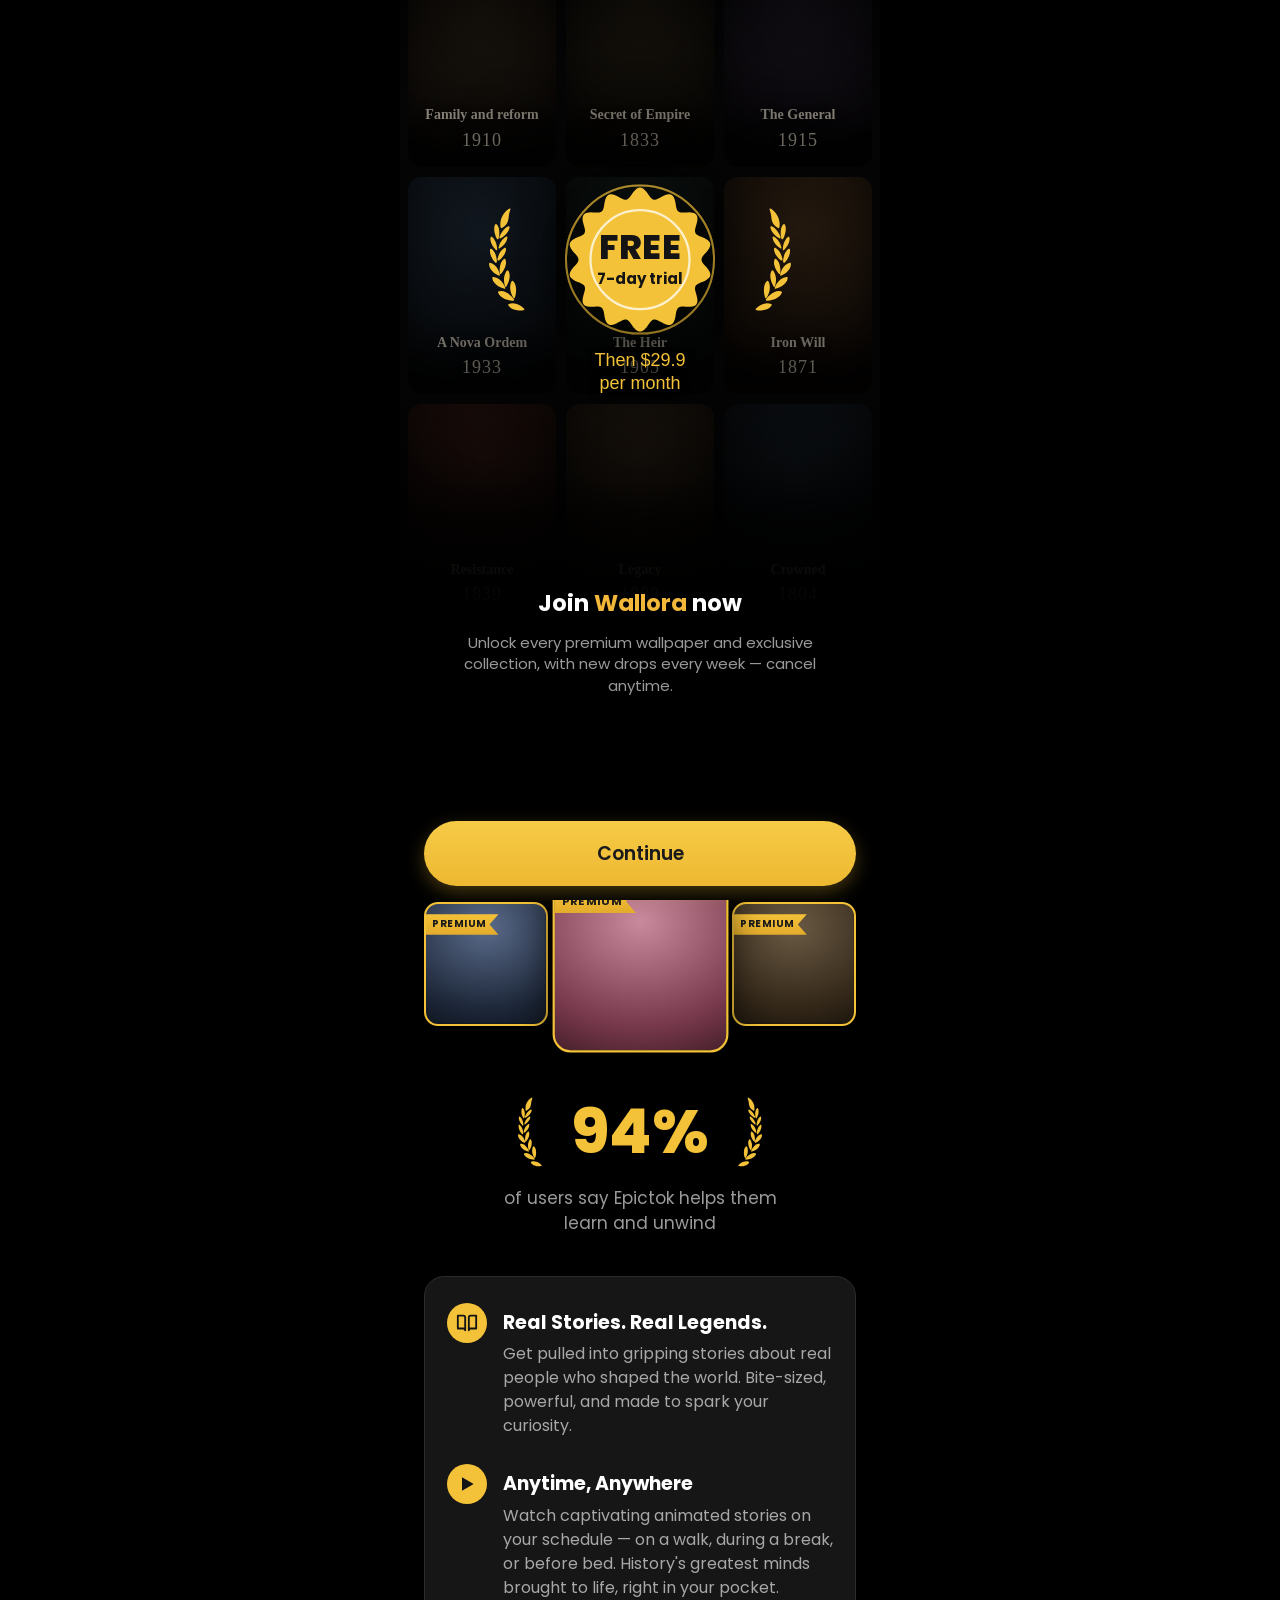
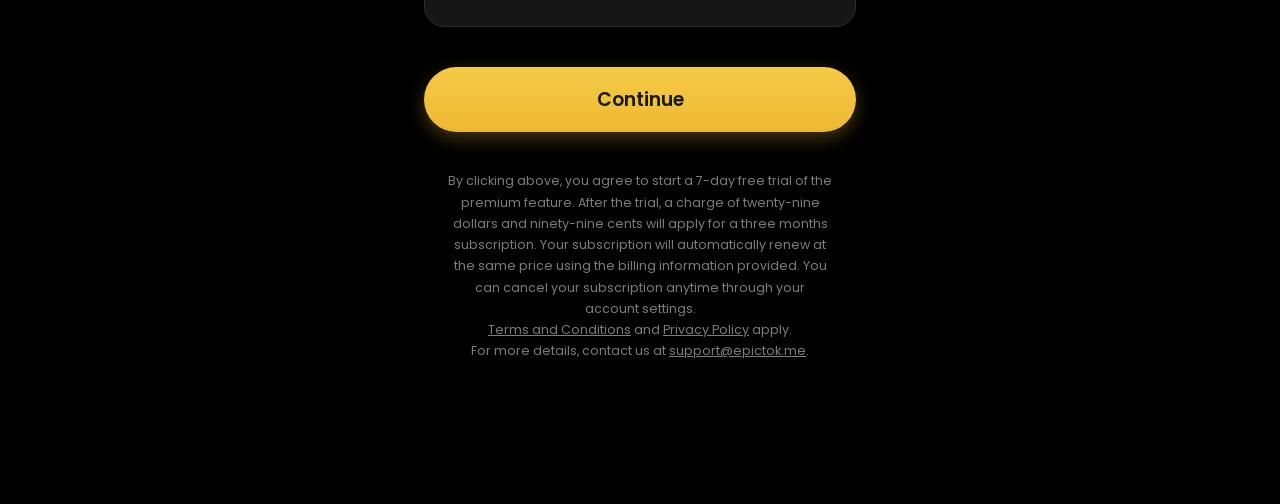
==== commit 33a9d98d: "Restore FREE/7-day-trial seal and gold monthly price line under badge" ====
--- a/epictok.html
+++ b/epictok.html
@@ -171,15 +171,8 @@
     50%{transform:scale(1) rotate(45deg);opacity:1;}
   }
 
-  /* app name gold shimmer */
-  .app-name{animation:nameGlow 2.6s ease-in-out infinite;}
-  @keyframes nameGlow{
-    0%,100%{text-shadow:0 2px 10px rgba(0,0,0,.85);}
-    50%{text-shadow:0 2px 10px rgba(0,0,0,.85),0 0 16px rgba(244,194,56,.6);}
-  }
-
   @media (prefers-reduced-motion:reduce){
-    .seal,.seal-star,.seal::after,.seal::before,.spark,.app-name,.btn-continue{animation:none;}
+    .seal,.seal-star,.seal::after,.seal::before,.spark,.btn-continue{animation:none;}
   }
   .seal .seal-text{
     position:absolute;inset:0;
@@ -189,13 +182,13 @@
   .seal .free{font-weight:800;font-size:34px;letter-spacing:.5px;line-height:1;}
   .seal .trial{font-weight:700;font-size:15px;margin-top:4px;}
   .seal-logo{width:74px;height:74px;filter:drop-shadow(0 2px 4px rgba(0,0,0,.25));}
-  .app-name{
-    margin-top:16px;
-    color:#fff;
-    font-weight:700;
-    font-size:23px;
-    letter-spacing:.5px;
-    text-shadow:0 2px 10px rgba(0,0,0,.85);
+  .then{
+    margin-top:14px;
+    color:var(--gold);
+    font-weight:500;
+    font-size:18px;
+    line-height:1.3;
+    text-shadow:0 2px 10px rgba(0,0,0,.8);
   }
 
   /* ---------- Body content ---------- */
@@ -377,11 +370,8 @@
               <circle cx="50" cy="50" r="33" fill="none" stroke="#fff" stroke-width="1.5" opacity=".75"/>
             </svg>
             <div class="seal-text">
-              <svg class="seal-logo" viewBox="0 0 100 100" aria-hidden="true">
-                <circle cx="50" cy="50" r="30" fill="#1c1c1c"/>
-                <circle cx="41" cy="42" r="4.5" fill="#f4c238"/>
-                <path d="M33 63 L46 47 L54 57 L61 49 L68 63 Z" fill="#f4c238"/>
-              </svg>
+              <div class="free">FREE</div>
+              <div class="trial">7-day trial</div>
             </div>
             <span class="spark s1"></span>
             <span class="spark s2"></span>
@@ -393,14 +383,14 @@
           <!-- right wheat -->
           <svg class="laurel right" viewBox="0 0 1024 1024" aria-hidden="true"><use href="#wheat"/></svg>
         </div>
-        <div class="app-name">Wallora</div>
+        <div class="then">Then $29.9<br>per month</div>
       </div>
     </section>
 
     <!-- ===== CONTENT ===== -->
     <main class="content">
       <h1 class="head">Join <span class="brand">Wallora</span> now</h1>
-      <p class="sub">Unlock every premium wallpaper and exclusive collection, with new drops every week. Just $29.9 per month — cancel anytime.</p>
+      <p class="sub">Unlock every premium wallpaper and exclusive collection, with new drops every week — cancel anytime.</p>
 
       <!-- premium cards -->
       <div class="cards">
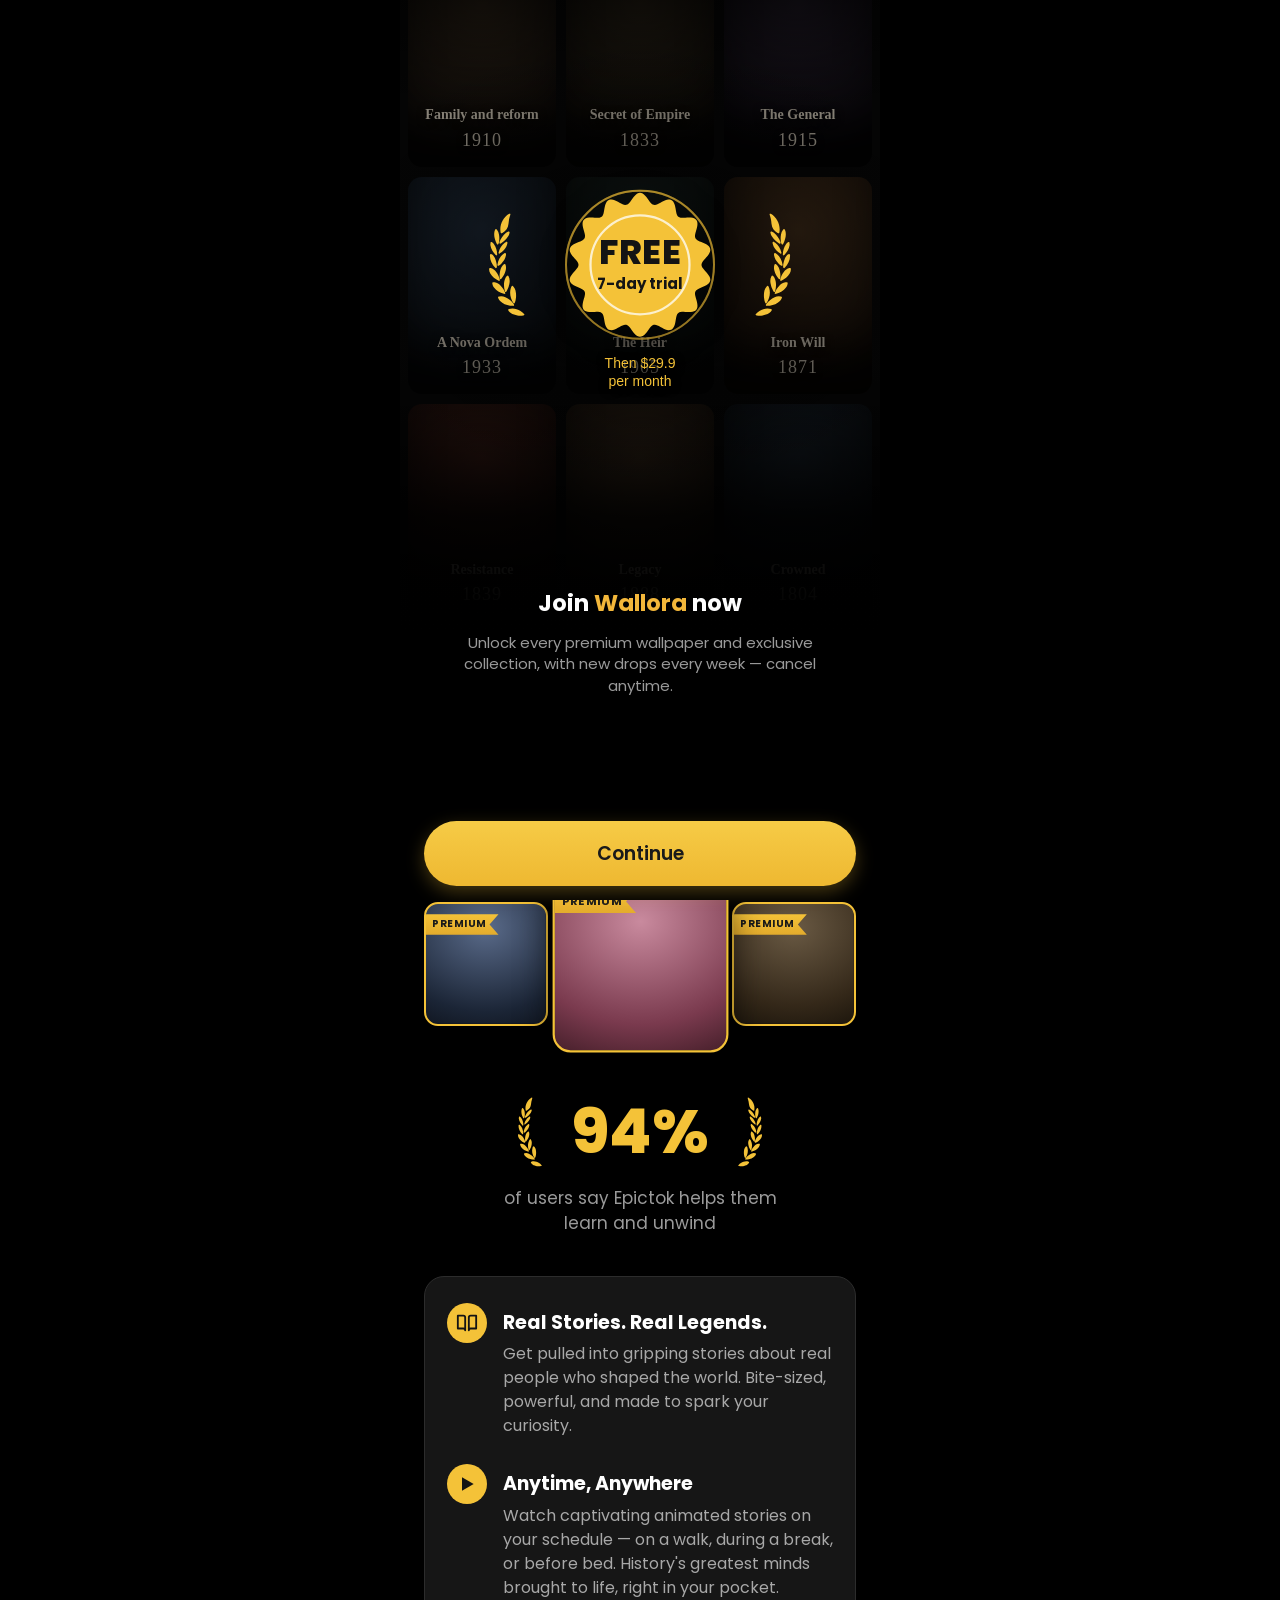
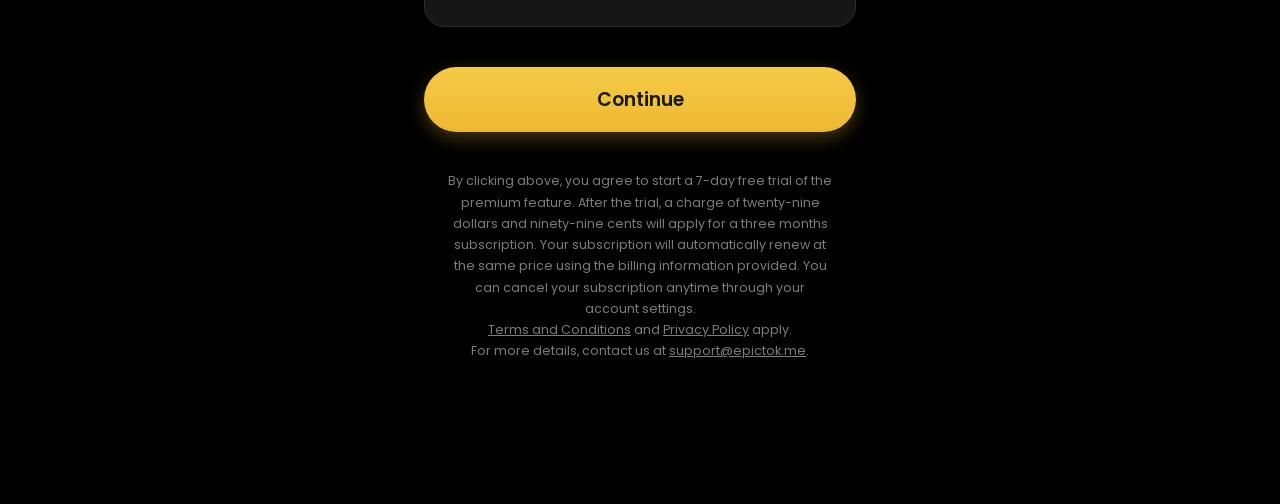
==== commit 8077891b: "Shrink price line font size" ====
--- a/epictok.html
+++ b/epictok.html
@@ -186,7 +186,7 @@
     margin-top:14px;
     color:var(--gold);
     font-weight:500;
-    font-size:18px;
+    font-size:14px;
     line-height:1.3;
     text-shadow:0 2px 10px rgba(0,0,0,.8);
   }
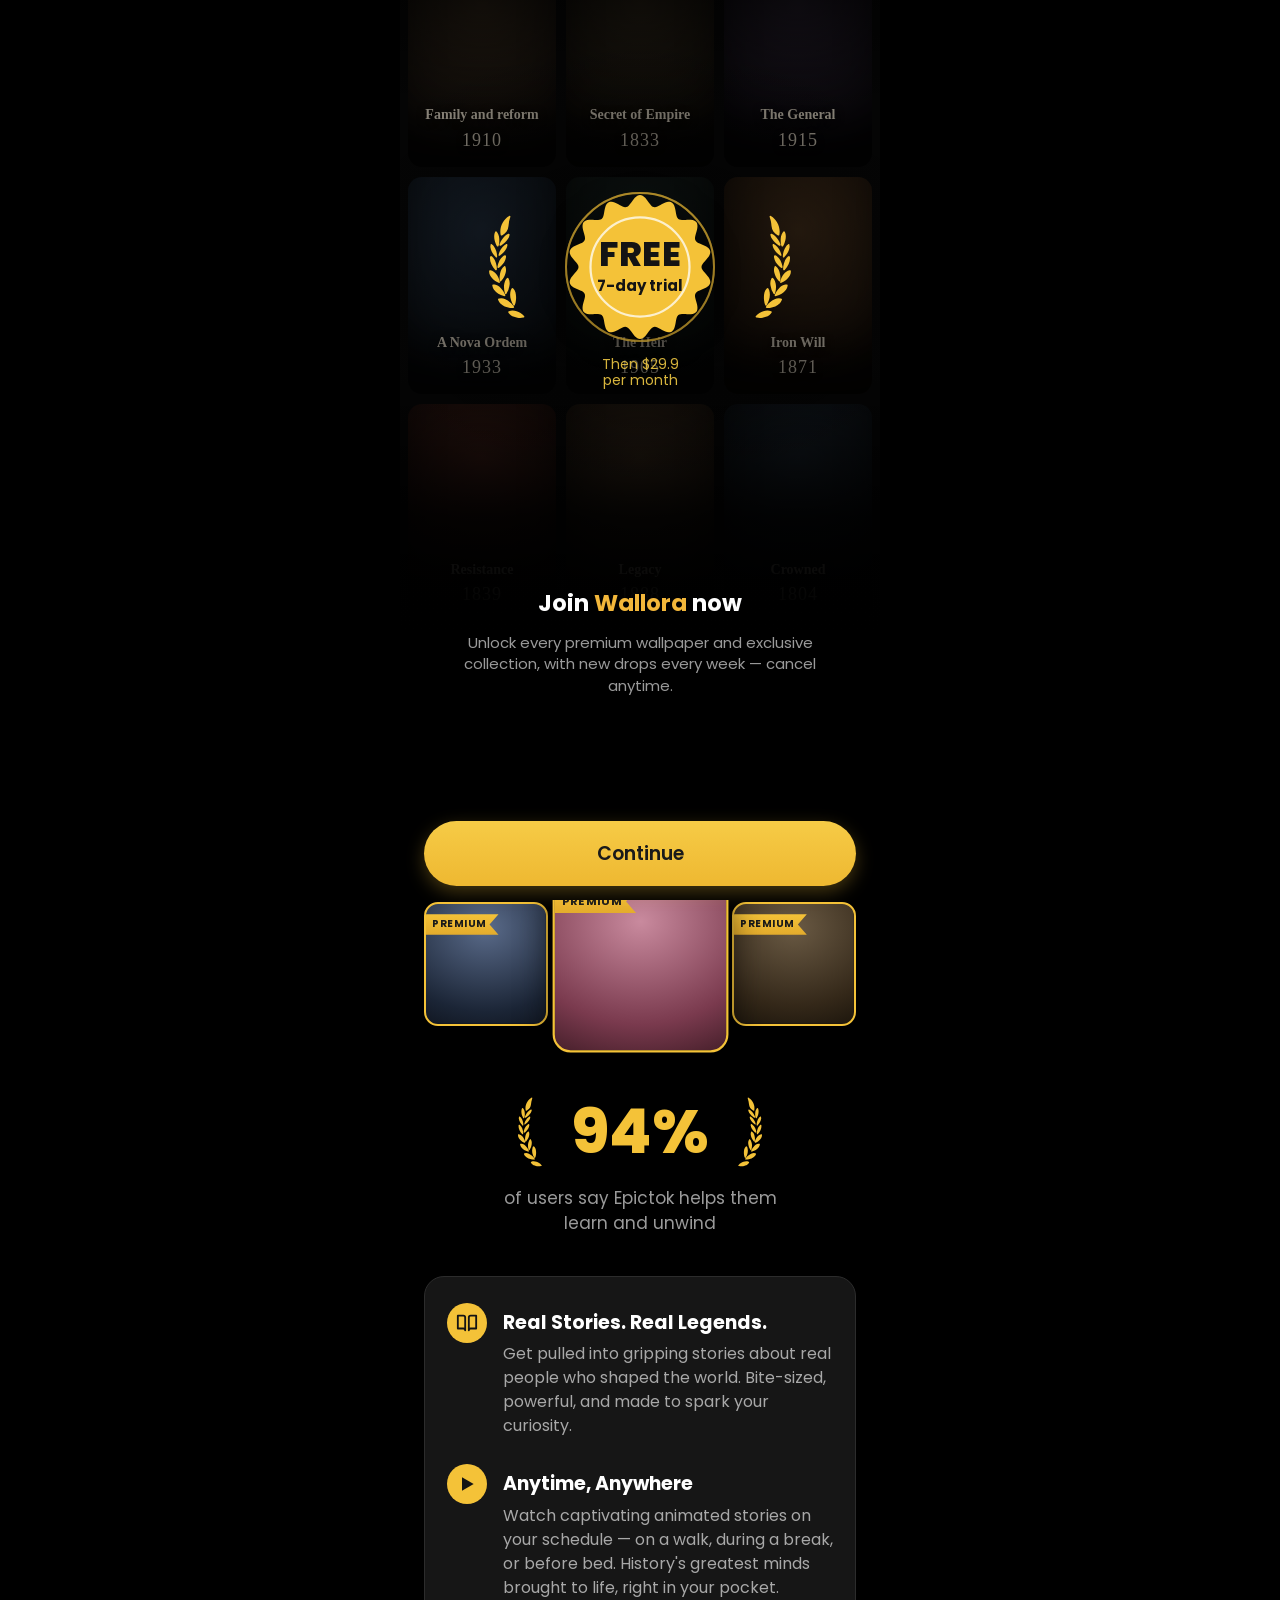
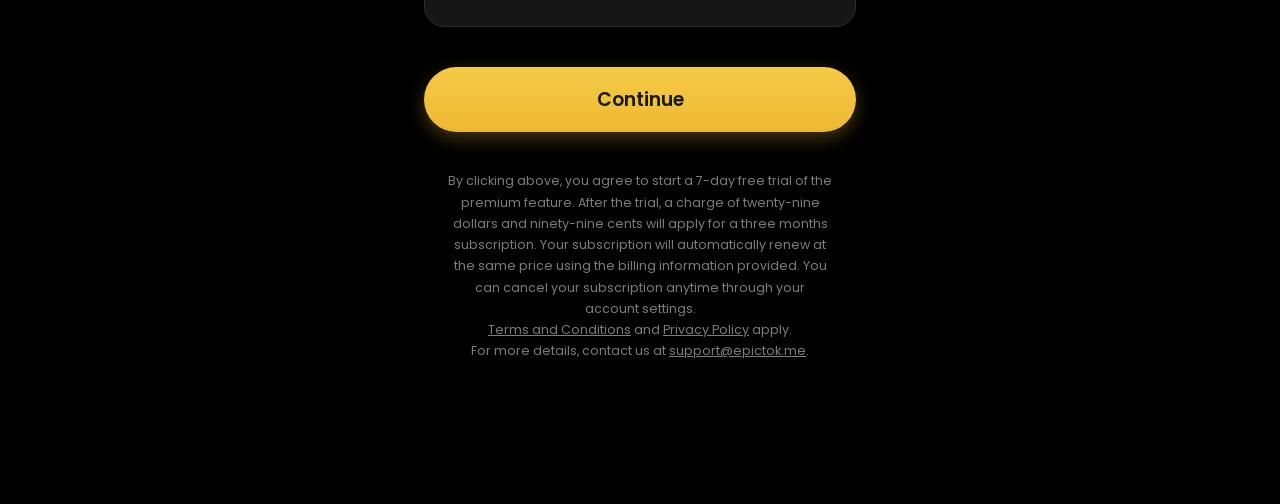
==== commit c239eefb: "Match price text styling to original (weight 400, leading 16px, gold .88)" ====
--- a/epictok.html
+++ b/epictok.html
@@ -184,11 +184,10 @@
   .seal-logo{width:74px;height:74px;filter:drop-shadow(0 2px 4px rgba(0,0,0,.25));}
   .then{
     margin-top:14px;
-    color:var(--gold);
-    font-weight:500;
+    color:rgba(246,206,70,.88);
+    font-weight:400;
     font-size:14px;
-    line-height:1.3;
-    text-shadow:0 2px 10px rgba(0,0,0,.8);
+    line-height:16px;
   }
 
   /* ---------- Body content ---------- */
